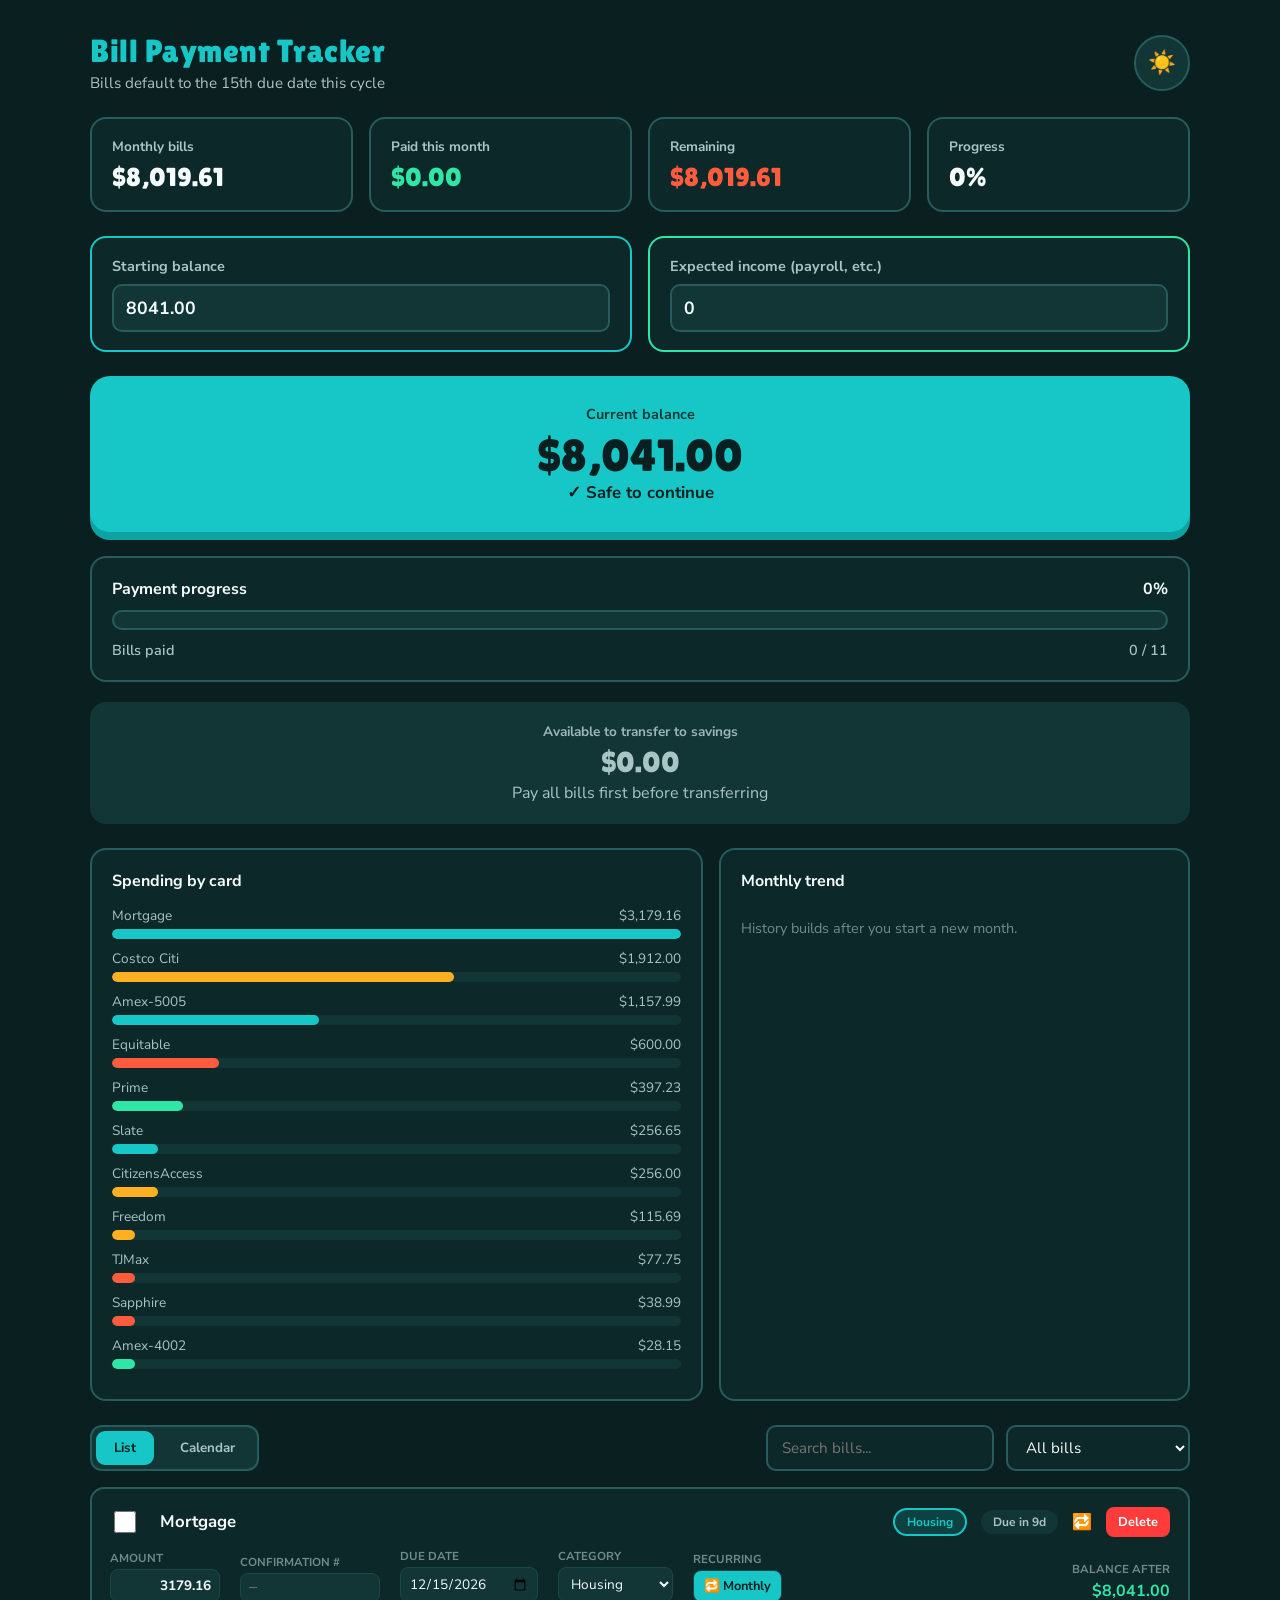
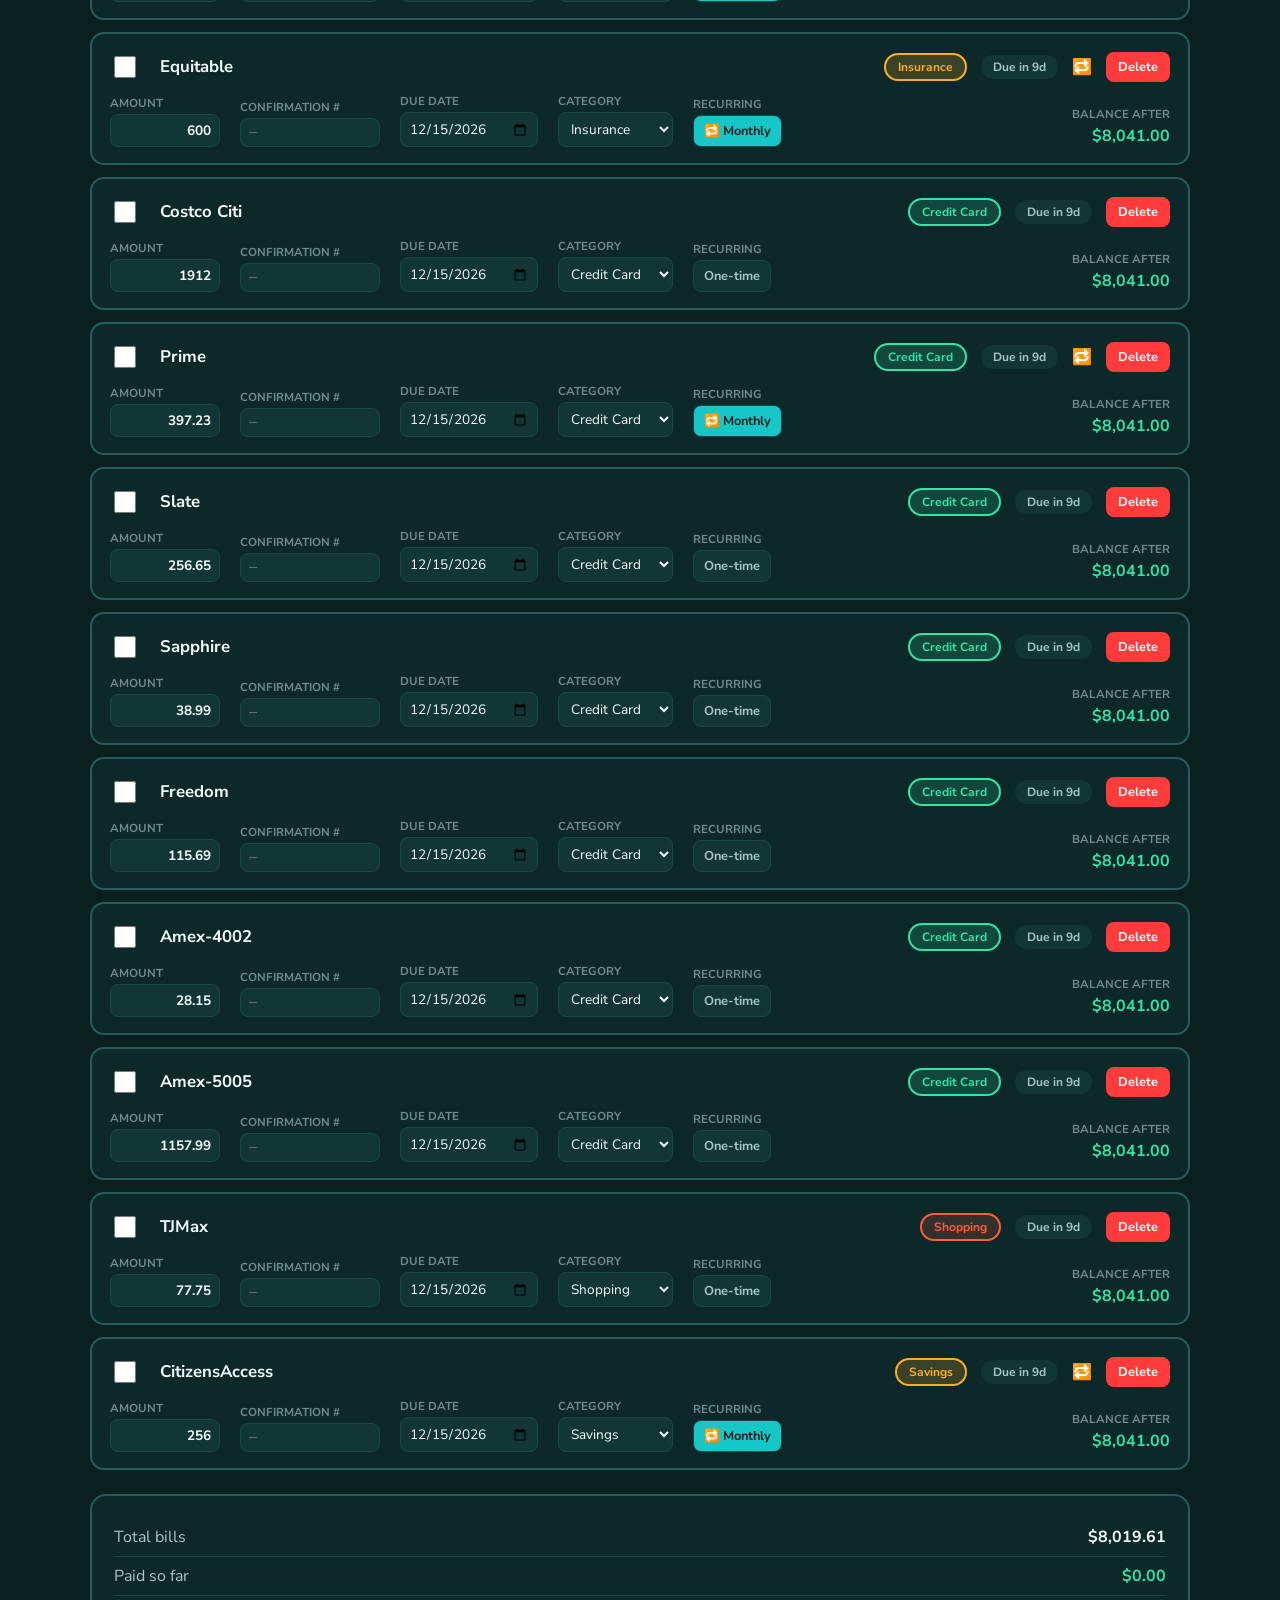
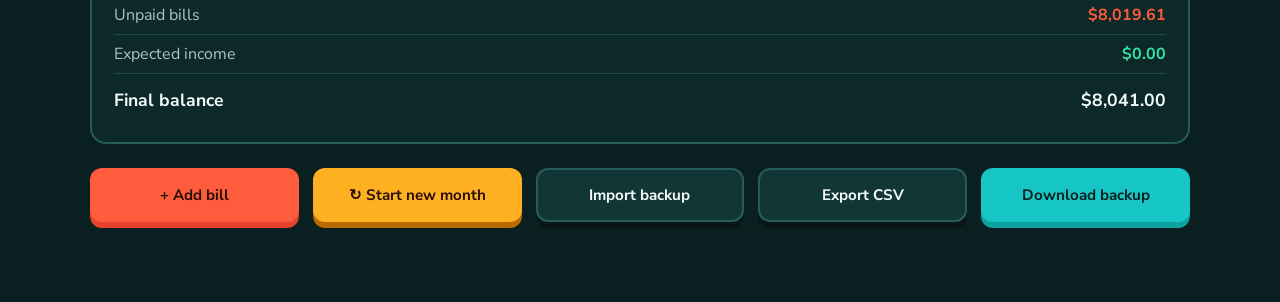
==== index.html @ 57615a8e "Redesign Bill Payment Tracker with Turbo Math visual language Recreates the design handoff as a plai" ====
<!DOCTYPE html>
<html lang="en">
<head>
<meta charset="UTF-8">
<meta name="viewport" content="width=device-width, initial-scale=1.0, viewport-fit=cover">
<title>Bill Payment Tracker</title>
<link rel="preconnect" href="https://fonts.googleapis.com">
<link rel="preconnect" href="https://fonts.gstatic.com" crossorigin>
<link href="https://fonts.googleapis.com/css2?family=Lilita+One&family=Nunito+Sans:wght@400;600;700;800&display=swap" rel="stylesheet">
<link rel="stylesheet" href="style.css">
</head>
<body>
<div class="page">
  <div class="wrap">
    <div class="header-row">
      <div>
        <div class="title">Bill Payment Tracker</div>
        <div class="subtitle" id="dueDateDescription"></div>
      </div>
      <button class="icon-btn" id="themeToggleBtn" onclick="toggleTheme()" title="Toggle theme">&#9728;&#65039;</button>
    </div>

    <div class="stats-grid">
      <div class="stat-card"><div class="stat-label">Monthly bills</div><div class="stat-value" id="statTotalBills">$0</div></div>
      <div class="stat-card"><div class="stat-label">Paid this month</div><div class="stat-value" id="statPaid" style="color:var(--success)">$0</div></div>
      <div class="stat-card"><div class="stat-label">Remaining</div><div class="stat-value" id="statRemaining" style="color:var(--accent)">$0</div></div>
      <div class="stat-card"><div class="stat-label">Progress</div><div class="stat-value" id="statProgress">0%</div></div>
    </div>

    <div class="inputs-grid">
      <div class="input-card balance">
        <label>Starting balance</label>
        <input type="number" step="0.01" id="startingBalance">
      </div>
      <div class="input-card income">
        <label>Expected income (payroll, etc.)</label>
        <input type="number" step="0.01" id="expectedIncome">
      </div>
    </div>

    <div class="balance-banner" id="balanceBanner">
      <div class="b-label">Current balance</div>
      <div class="b-amount" id="balanceAmount">$0.00</div>
      <div class="b-status" id="balanceStatus"></div>
    </div>

    <div class="progress-card">
      <div class="progress-head"><span>Payment progress</span><span id="progressPercentLabel">0%</span></div>
      <div class="progress-track"><div class="progress-fill" id="progressFill" style="width:0%"></div></div>
      <div class="progress-sub"><span>Bills paid</span><span id="progressCountLabel">0 / 0</span></div>
    </div>

    <div class="savings-banner" id="savingsBanner">
      <div class="s-label">Available to transfer to savings</div>
      <div class="s-amount" id="savingsAmount">$0.00</div>
      <div id="savingsNote"></div>
    </div>

    <div class="insights-row">
      <div class="insight-card">
        <div class="insight-title">Spending by card</div>
        <div id="spendingByCard"></div>
      </div>
      <div class="insight-card">
        <div class="insight-title">Monthly trend</div>
        <div id="monthlyTrend"></div>
      </div>
    </div>

    <div class="toolbar">
      <div class="segmented">
        <button id="viewListBtn" onclick="setView('list')">List</button>
        <button id="viewCalBtn" onclick="setView('calendar')">Calendar</button>
      </div>
      <div class="filters">
        <input type="text" id="searchBills" placeholder="Search bills...">
        <select id="filterStatus">
          <option value="all">All bills</option>
          <option value="unpaid">Unpaid</option>
          <option value="paid">Paid</option>
          <option value="overdue">Overdue</option>
          <option value="due-soon">Due soon (&le;3 days)</option>
        </select>
      </div>
    </div>

    <div class="bills-list" id="billsListView"></div>
    <div class="calendar-card" id="calendarView" style="display:none"></div>

    <div class="summary-card">
      <div class="summary-row"><span>Total bills</span><span id="sumTotalBills">$0.00</span></div>
      <div class="summary-row"><span>Paid so far</span><span id="sumTotalPaid" style="color:var(--success)">$0.00</span></div>
      <div class="summary-row"><span>Unpaid bills</span><span id="sumUnpaidBills" style="color:var(--accent)">$0.00</span></div>
      <div class="summary-row"><span>Expected income</span><span id="sumIncome" style="color:var(--success)">$0.00</span></div>
      <div class="summary-row final"><span>Final balance</span><span id="sumFinal">$0.00</span></div>
    </div>

    <div class="actions-grid">
      <button class="btn btn-accent" onclick="openAddModal()">+ Add bill</button>
      <button class="btn btn-reward" onclick="startNewMonthConfirm()">&#8635; Start new month</button>
      <button class="btn btn-ghost" onclick="document.getElementById('fileInput').click()">Import backup</button>
      <button class="btn btn-ghost" onclick="exportCSV()">Export CSV</button>
      <button class="btn btn-primary" onclick="downloadBackup()">Download backup</button>
    </div>
    <input type="file" id="fileInput" accept=".json" style="display:none" onchange="handleImportFile(event)">
  </div>
</div>

<div class="modal-overlay" id="addModalOverlay">
  <div class="modal-card add">
    <div class="modal-title">Add a bill</div>
    <label class="field-label2">Name</label>
    <input type="text" id="addName">
    <label class="field-label2">Amount</label>
    <input type="text" id="addAmount" placeholder="e.g. 120 or 100+20">
    <label class="field-label2">Category</label>
    <select id="addCategory"></select>
    <label class="field-label2">Due date</label>
    <input type="date" id="addDueDate">
    <label class="modal-checkbox-row"><input type="checkbox" id="addRecurring" style="width:18px;height:18px;margin:0;"> Repeats monthly</label>
    <div class="modal-btn-row">
      <button class="btn-cancel" onclick="closeAddModal()">Cancel</button>
      <button class="btn-add-submit" onclick="submitAddBill()">Add bill</button>
    </div>
  </div>
</div>

<div class="modal-overlay" id="confirmModalOverlay">
  <div class="modal-card confirm">
    <div class="modal-title" id="confirmTitle"></div>
    <div style="color:var(--text-secondary); margin-bottom:22px;" id="confirmMessage"></div>
    <div class="modal-btn-row">
      <button class="btn-cancel" onclick="closeConfirmModal()">Cancel</button>
      <button class="btn-confirm-danger" id="confirmActionBtn">Confirm</button>
    </div>
  </div>
</div>

<div class="stop-overlay" id="stopModalOverlay">
  <div class="stop-card">
    <div class="stop-icon">&#128721;</div>
    <div class="stop-title">Stop</div>
    <div class="stop-msg">You've reached your minimum balance.</div>
    <div class="stop-balance" id="stopBalance"></div>
    <button class="stop-btn" onclick="closeStopModal()">I understand</button>
  </div>
</div>

<div class="toast-stack" id="toastStack"></div>

<script src="app.js"></script>
</body>
</html>
---- style.css ----
:root {
  --font-display: 'Lilita One', cursive;
  --font-body: 'Nunito Sans', sans-serif;
}
* { box-sizing: border-box; }
body { margin:0; font-family: var(--font-body); background: var(--bg); color: var(--text-primary); transition: background .25s; }
.page { min-height:100vh; padding: 32px 24px 80px; }
.wrap { max-width:1100px; margin:0 auto; }

.header-row { display:flex; align-items:center; justify-content:space-between; flex-wrap:wrap; gap:16px; margin-bottom:24px; }
.title { font-family: var(--font-display); font-size:2rem; color: var(--primary); letter-spacing:.5px; }
.subtitle { font-size:.95rem; color: var(--text-secondary); margin-top:4px; }

.icon-btn { width:56px; height:56px; border-radius:50%; border:2px solid var(--border-strong); background: var(--surface2); color: var(--text-primary); font-size:1.4rem; cursor:pointer; display:flex; align-items:center; justify-content:center; transition: transform .15s; }
.icon-btn:hover { transform: scale(1.06); }

.stats-grid { display:grid; grid-template-columns:repeat(auto-fit,minmax(200px,1fr)); gap:16px; margin-bottom:24px; }
.stat-card { background: var(--surface1); border:2px solid var(--border-strong); border-radius:16px; padding:18px 20px; }
.stat-label { font-size:.85rem; color: var(--text-secondary); margin-bottom:6px; font-weight:700; }
.stat-value { font-family: var(--font-display); font-size:1.6rem; color: var(--text-primary); }

.inputs-grid { display:grid; grid-template-columns:1fr 1fr; gap:16px; margin-bottom:24px; }
.input-card { background: var(--surface1); border-radius:16px; padding:18px 20px; border:2px solid; }
.input-card.balance { border-color: var(--primary); }
.input-card.income { border-color: var(--success); }
.input-card label { display:block; font-weight:700; font-size:.9rem; color: var(--text-secondary); margin-bottom:8px; }
.input-card input { width:100%; padding:10px 12px; border:2px solid var(--border-strong); border-radius:10px; font-size:1.1rem; font-weight:700; background: var(--surface2); color: var(--text-primary); font-family: var(--font-body); }

.balance-banner { border-radius:20px; padding:28px; text-align:center; margin-bottom:24px; transition: background .2s; }
.balance-banner .b-label { font-size:.9rem; opacity:.85; margin-bottom:6px; font-weight:700; }
.balance-banner .b-amount { font-family: var(--font-display); font-size:2.8rem; }
.balance-banner .b-status { font-size:1.05rem; font-weight:700; }
.balance-banner.pulse { animation: pulseWarn 2s infinite; }

.progress-card { background: var(--surface1); border:2px solid var(--border-strong); border-radius:16px; padding:20px; margin-bottom:20px; }
.progress-head { display:flex; justify-content:space-between; font-weight:700; color: var(--text-primary); margin-bottom:10px; }
.progress-track { height:20px; background: var(--surface2); border-radius:999px; border:2px solid var(--border-strong); overflow:hidden; }
.progress-fill { height:100%; background: linear-gradient(90deg, var(--shadow-primary), var(--primary)); border-radius:999px; transition: width .4s; }
.progress-sub { display:flex; justify-content:space-between; margin-top:10px; color: var(--text-secondary); font-weight:600; font-size:.9rem; }

.savings-banner { border-radius:16px; padding:20px; margin-bottom:24px; text-align:center; transition: background .2s; }
.savings-banner .s-label { font-size:.85rem; opacity:.9; font-weight:700; margin-bottom:4px; }
.savings-banner .s-amount { font-family: var(--font-display); font-size:1.8rem; margin-bottom:4px; }

.insights-row { display:grid; grid-template-columns:1.3fr 1fr; gap:16px; margin-bottom:24px; }
.insight-card { background: var(--surface1); border:2px solid var(--border-strong); border-radius:16px; padding:20px; }
.insight-title { font-weight:700; color: var(--text-primary); margin-bottom:14px; }

.bar-row { margin-bottom:10px; }
.bar-row-head { display:flex; justify-content:space-between; font-size:.85rem; color: var(--text-secondary); margin-bottom:4px; }
.bar-track { height:10px; background: var(--surface2); border-radius:999px; overflow:hidden; }
.bar-fill { height:100%; border-radius:999px; }

.trend-chart { display:flex; align-items:flex-end; gap:10px; height:130px; }
.trend-col { flex:1; display:flex; flex-direction:column; align-items:center; justify-content:flex-end; height:100%; gap:4px; }
.trend-bar-outer { width:60%; border:2px solid var(--primary); border-radius:6px 6px 0 0; position:relative; background: var(--surface2); }
.trend-bar-inner { position:absolute; bottom:0; left:0; right:0; background: var(--success); border-radius:4px 4px 0 0; }
.trend-label { font-size:.75rem; color: var(--text-secondary); font-weight:600; }
.empty-note { color: var(--text-muted); font-size:.9rem; padding: 12px 0; }

.toolbar { display:flex; align-items:center; justify-content:space-between; flex-wrap:wrap; gap:12px; margin-bottom:16px; }
.segmented { display:flex; gap:8px; background: var(--surface2); padding:4px; border-radius:12px; border:2px solid var(--border-strong); }
.segmented button { padding:8px 18px; border:none; border-radius:9px; font-weight:700; cursor:pointer; font-family: var(--font-body); background:transparent; color: var(--text-secondary); }
.segmented button.active { background: var(--primary); color: var(--text-on-primary); }

.filters { display:flex; gap:12px; flex-wrap:wrap; flex:1; justify-content:flex-end; }
.filters input, .filters select { padding:10px 14px; border:2px solid var(--border-strong); border-radius:10px; font-size:.95rem; background: var(--surface1); color: var(--text-primary); font-family: var(--font-body); }
.filters input { min-width:180px; }
.filters select { cursor:pointer; }

.bills-list { display:flex; flex-direction:column; gap:12px; margin-bottom:24px; }
.bill-card { border-radius:14px; padding:16px 18px; border:2px solid; }
.bill-row1 { display:flex; align-items:center; gap:14px; flex-wrap:wrap; margin-bottom:10px; }
.bill-row1 input[type=checkbox] { width:22px; height:22px; cursor:pointer; accent-color: var(--primary); }
.bill-name-input { flex:1; min-width:140px; border:1px solid transparent; background:transparent; font-weight:700; font-size:1.05rem; color: var(--text-primary); padding:4px 6px; border-radius:6px; font-family: var(--font-body); }
.bill-name-input:hover, .bill-name-input:focus { border-color: var(--border-strong); outline:none; }
.badge { font-size:.75rem; font-weight:700; padding:4px 12px; border-radius:999px; white-space:nowrap; }
.delete-btn { margin-left:auto; background: var(--error); color:#fff; border:none; padding:6px 12px; border-radius:8px; font-weight:700; font-size:.8rem; cursor:pointer; font-family: var(--font-body); }

.bill-row2 { display:flex; gap:20px; flex-wrap:wrap; align-items:flex-end; }
.field-label { font-size:.72rem; color: var(--text-muted); font-weight:700; margin-bottom:3px; }
.field-box input, .field-box select { border:1px solid var(--border-subtle); background: var(--surface2); color: var(--text-primary); padding:6px 8px; border-radius:8px; font-size:.85rem; font-family: var(--font-body); }
.field-amount input { width:110px; font-weight:700; text-align:right; }
.field-conf input { width:140px; font-family:monospace; }
.recur-btn { padding:6px 10px; border-radius:8px; border:1px solid var(--border-subtle); font-size:.8rem; font-weight:700; cursor:pointer; font-family: var(--font-body); }
.running-box { margin-left:auto; text-align:right; }
.running-value { font-weight:700; }

.no-results { padding:40px; text-align:center; color: var(--text-muted); }

.calendar-card { background: var(--surface1); border:2px solid var(--border-strong); border-radius:16px; padding:20px; margin-bottom:24px; }
.cal-head { display:flex; align-items:center; justify-content:space-between; margin-bottom:16px; }
.cal-nav-btn { background: var(--surface2); border:none; color: var(--text-primary); width:36px; height:36px; border-radius:8px; cursor:pointer; font-weight:700; font-size:1rem; }
.cal-month-label { font-family: var(--font-display); font-size:1.3rem; color: var(--text-primary); }
.cal-weekdays, .cal-week { display:grid; grid-template-columns:repeat(7,1fr); gap:6px; margin-bottom:6px; }
.cal-weekday { text-align:center; font-size:.75rem; font-weight:700; color: var(--text-muted); }
.cal-day { min-height:78px; border-radius:10px; padding:6px; border:1px solid var(--border-subtle); }
.cal-day-num { font-size:.75rem; font-weight:700; margin-bottom:4px; }
.cal-chip { font-size:.68rem; font-weight:700; color:#fff; border-radius:5px; padding:2px 5px; margin-bottom:2px; overflow:hidden; text-overflow:ellipsis; white-space:nowrap; }

.summary-card { background: var(--surface1); border:2px solid var(--border-strong); border-radius:16px; padding:22px; margin-bottom:24px; }
.summary-row { display:flex; justify-content:space-between; padding:8px 0; border-bottom:1px solid var(--border-subtle); color: var(--text-secondary); }
.summary-row span:last-child { font-weight:700; color: var(--text-primary); }
.summary-row.final { border-bottom:none; padding-top:14px; font-weight:700; font-size:1.1rem; color: var(--text-primary); }

.actions-grid { display:grid; grid-template-columns:repeat(auto-fit,minmax(160px,1fr)); gap:14px; }
.btn { font-family: var(--font-body); font-weight:700; border:none; border-radius:12px; padding:15px 20px; font-size:.95rem; cursor:pointer; transition: transform .08s ease, box-shadow .08s ease; text-align:center; }
.btn:active { transform: translateY(6px); }
.btn-accent { background: var(--accent); color: var(--text-on-accent); box-shadow:0 6px 0 var(--shadow-accent); }
.btn-accent:active { box-shadow:0 0 0 var(--shadow-accent); }
.btn-reward { background: var(--amber); color: var(--text-on-accent); box-shadow:0 6px 0 var(--shadow-amber); }
.btn-reward:active { box-shadow:0 0 0 var(--shadow-amber); }
.btn-primary { background: var(--primary); color: var(--text-on-primary); box-shadow:0 6px 0 var(--shadow-primary); }
.btn-primary:active { box-shadow:0 0 0 var(--shadow-primary); }
.btn-ghost { background: var(--surface2); color: var(--text-primary); border:2px solid var(--border-strong); box-shadow:0 6px 0 var(--shadow-neutral); }
.btn-ghost:active { box-shadow:0 0 0 var(--shadow-neutral); }

.modal-overlay { position:fixed; inset:0; background:rgba(4,10,10,0.7); display:none; align-items:center; justify-content:center; z-index:600; }
.modal-overlay.show { display:flex; }
.modal-card { background: var(--surface1); border-radius:20px; padding:32px; width:400px; max-width:90vw; animation: modalIn .25s ease-out; }
.modal-card.add { border:3px solid var(--primary); }
.modal-card.confirm { border:3px solid var(--amber); width:380px; text-align:center; }
.modal-title { font-family: var(--font-display); font-size:1.4rem; color: var(--text-primary); margin-bottom:18px; }
.modal-card label.field-label2 { display:block; font-size:.8rem; font-weight:700; color: var(--text-secondary); margin-bottom:4px; }
.modal-card input, .modal-card select { width:100%; padding:10px; border:2px solid var(--border-strong); border-radius:8px; background: var(--surface2); color: var(--text-primary); margin-bottom:14px; font-family: var(--font-body); font-size:.95rem; }
.modal-checkbox-row { display:flex; align-items:center; gap:8px; font-size:.9rem; color: var(--text-primary); margin-bottom:20px; cursor:pointer; }
.modal-btn-row { display:flex; gap:12px; }
.modal-btn-row button { flex:1; padding:12px; border-radius:10px; font-weight:700; cursor:pointer; font-family: var(--font-body); font-size:.95rem; }
.btn-cancel { border:2px solid var(--border-strong); background:transparent; color: var(--text-primary); }
.btn-confirm-danger { border:none; background: var(--error); color:#fff; }
.btn-add-submit { border:none; background: var(--primary); color: var(--text-on-primary); }

.stop-overlay { position:fixed; inset:0; background:rgba(4,10,10,0.75); display:none; align-items:center; justify-content:center; z-index:700; }
.stop-overlay.show { display:flex; }
.stop-card { background: linear-gradient(160deg, var(--surface2), var(--surface1)); border:4px solid var(--error); border-radius:20px; padding:40px 44px; text-align:center; max-width:420px; box-shadow:0 0 40px rgba(255,59,59,0.35); animation: pulseWarn 2s infinite; }
.stop-icon { font-size:56px; margin-bottom:10px; }
.stop-title { font-family: var(--font-display); font-size:1.6rem; color: var(--error); margin-bottom:8px; }
.stop-msg { color: var(--text-primary); margin-bottom:6px; }
.stop-balance { font-family: var(--font-display); font-size:1.6rem; color: var(--text-primary); margin-bottom:22px; }
.stop-btn { padding:12px 28px; border-radius:999px; border:none; background: var(--text-primary); color: var(--bg); font-weight:700; cursor:pointer; font-family: var(--font-body); }

.toast-stack { position:fixed; bottom:20px; right:20px; z-index:800; display:flex; flex-direction:column; gap:10px; }
.toast { background: var(--surface2); color: var(--text-primary); border:2px solid var(--border-strong); padding:14px 20px; border-radius:10px; animation: toastIn .25s ease-out; box-shadow:0 6px 20px rgba(0,0,0,0.3); font-size:.9rem; }

@keyframes toastIn { from{ transform:translateX(120%); opacity:0;} to{ transform:translateX(0); opacity:1;} }
@keyframes modalIn { from{ transform:translateY(-30px); opacity:0;} to{ transform:translateY(0); opacity:1;} }
@keyframes pulseWarn { 0%,100%{ transform:scale(1);} 50%{ transform:scale(1.015);} }

@media (max-width:700px){
  .inputs-grid, .insights-row { grid-template-columns:1fr; }
  .balance-banner .b-amount { font-size:2.2rem; }
}
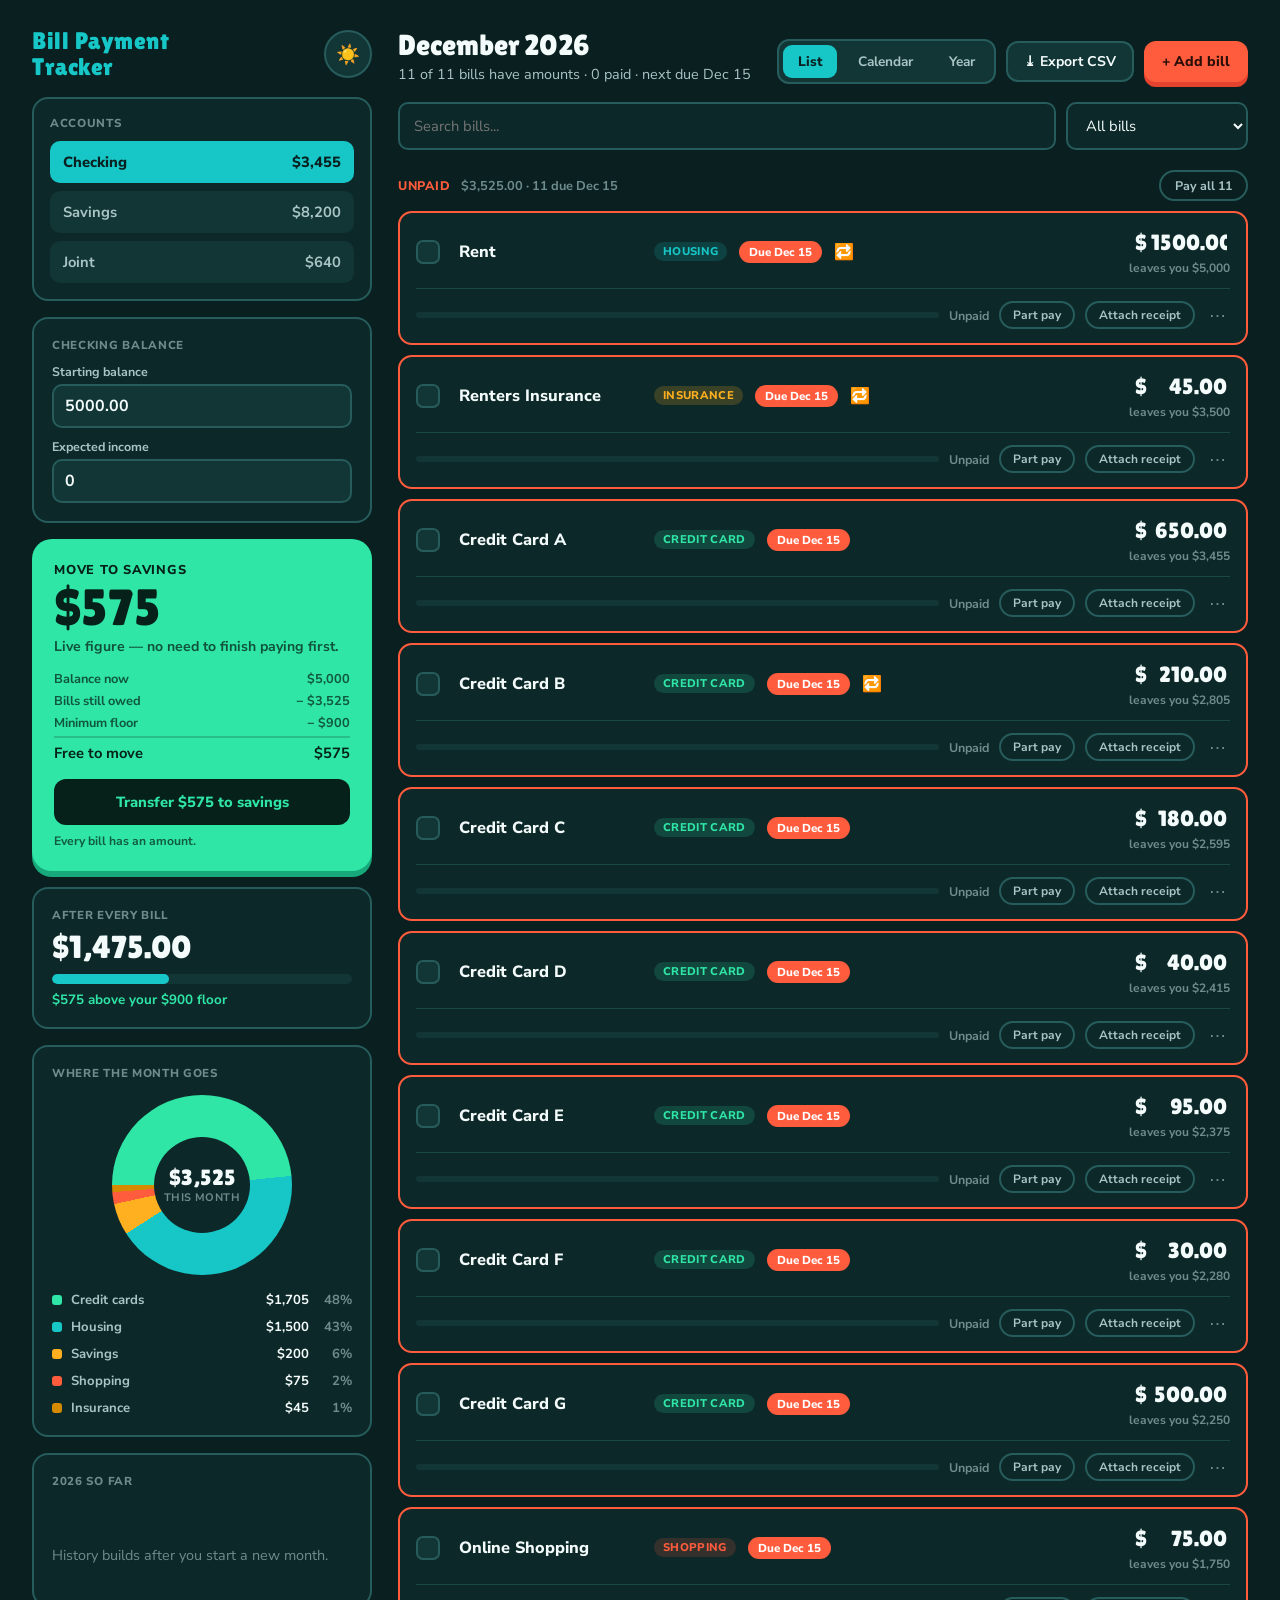
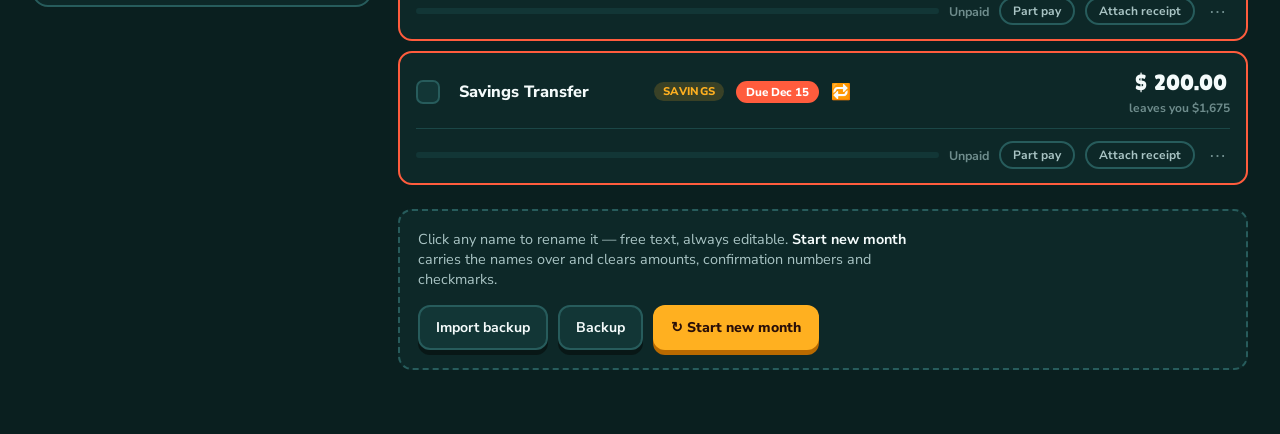
==== commit 6d99de7c: "Implement Cockpit redesign: continuous savings, null amounts, floor guard Rebuilds the dashboard as " ====
--- a/index.html
+++ b/index.html
@@ -11,68 +11,90 @@
 </head>
 <body>
 <div class="page">
-  <div class="wrap">
-    <div class="header-row">
-      <div>
-        <div class="title">Bill Payment Tracker</div>
-        <div class="subtitle" id="dueDateDescription"></div>
+  <div class="cockpit">
+
+    <div class="rail">
+      <div class="rail-head">
+        <div class="title">Bill Payment<br>Tracker</div>
+        <button class="icon-btn" id="themeToggleBtn" title="Toggle theme">&#9728;&#65039;</button>
       </div>
-      <button class="icon-btn" id="themeToggleBtn" onclick="toggleTheme()" title="Toggle theme">&#9728;&#65039;</button>
-    </div>
 
-    <div class="stats-grid">
-      <div class="stat-card"><div class="stat-label">Monthly bills</div><div class="stat-value" id="statTotalBills">$0</div></div>
-      <div class="stat-card"><div class="stat-label">Paid this month</div><div class="stat-value" id="statPaid" style="color:var(--success)">$0</div></div>
-      <div class="stat-card"><div class="stat-label">Remaining</div><div class="stat-value" id="statRemaining" style="color:var(--accent)">$0</div></div>
-      <div class="stat-card"><div class="stat-label">Progress</div><div class="stat-value" id="statProgress">0%</div></div>
-    </div>
+      <div class="rail-card accounts-card">
+        <div class="rail-card-label">Accounts</div>
+        <div class="accounts-list">
+          <div class="account-row active"><span>Checking</span><span>$3,455</span></div>
+          <div class="account-row"><span>Savings</span><span>$8,200</span></div>
+          <div class="account-row"><span>Joint</span><span>$640</span></div>
+        </div>
+      </div>
 
-    <div class="inputs-grid">
-      <div class="input-card balance">
-        <label>Starting balance</label>
-        <input type="number" step="0.01" id="startingBalance">
+      <div class="rail-card balance-inputs-card">
+        <div class="rail-card-label">Checking balance</div>
+        <label class="balance-input-label" for="startingBalance">Starting balance</label>
+        <input type="number" step="0.01" id="startingBalance" class="balance-input">
+        <label class="balance-input-label" for="expectedIncome">Expected income</label>
+        <input type="number" step="0.01" id="expectedIncome" class="balance-input">
       </div>
-      <div class="input-card income">
-        <label>Expected income (payroll, etc.)</label>
-        <input type="number" step="0.01" id="expectedIncome">
+
+      <div class="savings-card">
+        <div class="savings-card-label">Move to savings</div>
+        <div class="savings-figure" id="savingsFigure">$0</div>
+        <div class="savings-sub">Live figure — no need to finish paying first.</div>
+        <div class="savings-breakdown">
+          <div class="savings-breakdown-row"><span>Balance now</span><span id="savingsBalanceNow">$0</span></div>
+          <div class="savings-breakdown-row"><span>Bills still owed</span><span id="savingsOwed">− $0</span></div>
+          <div class="savings-breakdown-row"><span>Minimum floor</span><span id="savingsFloorLine">− $900</span></div>
+          <div class="savings-breakdown-row savings-breakdown-final"><span>Free to move</span><span id="savingsFreeToMove">$0</span></div>
+        </div>
+        <button class="transfer-btn" id="transferBtn" type="button">Transfer unavailable</button>
+        <div class="savings-footnote" id="savingsFootnote"></div>
+      </div>
+
+      <div class="rail-card projected-card">
+        <div class="rail-card-label">After every bill</div>
+        <div class="projected-figure" id="projectedFigure">$0.00</div>
+        <div class="projected-meter"><div class="projected-meter-fill" id="projectedMeterFill" style="width:0%"></div></div>
+        <div class="projected-note" id="projectedNote"></div>
+      </div>
+
+      <div class="rail-card pie-card">
+        <div class="rail-card-label">Where the month goes</div>
+        <div class="donut-wrap">
+          <div class="donut" id="donutGradient">
+            <div class="donut-hole">
+              <div class="donut-total" id="donutTotal">$0</div>
+              <div class="donut-total-label">this month</div>
+            </div>
+          </div>
+        </div>
+        <div class="donut-legend" id="donutLegend"></div>
+      </div>
+
+      <div class="rail-card year-card">
+        <div class="rail-card-label" id="yearStripLabel">This year</div>
+        <div class="year-strip" id="yearStripBars"></div>
+        <div class="year-caption" id="yearStripCaption"></div>
       </div>
     </div>
 
-    <div class="balance-banner" id="balanceBanner">
-      <div class="b-label">Current balance</div>
-      <div class="b-amount" id="balanceAmount">$0.00</div>
-      <div class="b-status" id="balanceStatus"></div>
-    </div>
+    <div class="main-col">
+      <div class="main-header">
+        <div>
+          <div class="month-label" id="monthLabel"></div>
+          <div class="header-note" id="headerNote"></div>
+        </div>
+        <div class="header-actions">
+          <div class="segmented">
+            <button id="viewListBtn" type="button">List</button>
+            <button id="viewCalBtn" type="button">Calendar</button>
+            <button id="viewYearBtn" type="button">Year</button>
+          </div>
+          <button class="btn-ghost-cockpit" id="exportCsvBtn" type="button">&#10515; Export CSV</button>
+          <button class="btn-add-bill" id="addBillBtn" type="button">+ Add bill</button>
+        </div>
+      </div>
 
-    <div class="progress-card">
-      <div class="progress-head"><span>Payment progress</span><span id="progressPercentLabel">0%</span></div>
-      <div class="progress-track"><div class="progress-fill" id="progressFill" style="width:0%"></div></div>
-      <div class="progress-sub"><span>Bills paid</span><span id="progressCountLabel">0 / 0</span></div>
-    </div>
-
-    <div class="savings-banner" id="savingsBanner">
-      <div class="s-label">Available to transfer to savings</div>
-      <div class="s-amount" id="savingsAmount">$0.00</div>
-      <div id="savingsNote"></div>
-    </div>
-
-    <div class="insights-row">
-      <div class="insight-card">
-        <div class="insight-title">Spending by card</div>
-        <div id="spendingByCard"></div>
-      </div>
-      <div class="insight-card">
-        <div class="insight-title">Monthly trend</div>
-        <div id="monthlyTrend"></div>
-      </div>
-    </div>
-
-    <div class="toolbar">
-      <div class="segmented">
-        <button id="viewListBtn" onclick="setView('list')">List</button>
-        <button id="viewCalBtn" onclick="setView('calendar')">Calendar</button>
-      </div>
-      <div class="filters">
+      <div class="filters-row">
         <input type="text" id="searchBills" placeholder="Search bills...">
         <select id="filterStatus">
           <option value="all">All bills</option>
@@ -80,48 +102,75 @@
           <option value="paid">Paid</option>
           <option value="overdue">Overdue</option>
           <option value="due-soon">Due soon (&le;3 days)</option>
+          <option value="no-amount">No amount yet</option>
         </select>
+      </div>
+
+      <div class="blocked-notice" id="blockedNotice" style="display:none">
+        <span class="blocked-icon">&#128721;</span>
+        <div class="blocked-body">
+          <div class="blocked-title">Stopped at your floor</div>
+          <div class="blocked-line" id="blockedLine"></div>
+        </div>
+        <button class="blocked-dismiss" id="dismissBlockedBtn" type="button">I understand</button>
+      </div>
+
+      <div id="unpaidSection" style="display:none">
+        <div class="group-head">
+          <div class="group-head-left">
+            <span class="group-title unpaid">Unpaid</span>
+            <span class="group-meta" id="unpaidMeta"></span>
+          </div>
+          <button class="pay-all-btn" id="payAllBtn" type="button"></button>
+        </div>
+        <div class="unpaid-list" id="unpaidListView"></div>
+      </div>
+
+      <div id="paidSection" style="display:none">
+        <div class="group-head">
+          <div class="group-head-left">
+            <span class="group-title paid">Paid</span>
+            <span class="group-meta" id="paidMeta"></span>
+          </div>
+        </div>
+        <div class="paid-list" id="paidListView"></div>
+      </div>
+
+      <div class="no-results" id="noResultsNote" style="display:none">No bills match your search.</div>
+
+      <div class="calendar-card" id="calendarView" style="display:none"></div>
+
+      <div class="footer-strip">
+        <div class="footer-copy">Click any name to rename it — free text, always editable. <strong>Start new month</strong> carries the names over and clears amounts, confirmation numbers and checkmarks.</div>
+        <div class="footer-actions">
+          <button class="btn-ghost-cockpit" id="importBackupBtn" type="button">Import backup</button>
+          <button class="btn-ghost-cockpit" id="downloadBackupBtn" type="button">Backup</button>
+          <button class="btn-start-month" id="startNewMonthBtn" type="button">&#8635; Start new month</button>
+        </div>
       </div>
     </div>
 
-    <div class="bills-list" id="billsListView"></div>
-    <div class="calendar-card" id="calendarView" style="display:none"></div>
-
-    <div class="summary-card">
-      <div class="summary-row"><span>Total bills</span><span id="sumTotalBills">$0.00</span></div>
-      <div class="summary-row"><span>Paid so far</span><span id="sumTotalPaid" style="color:var(--success)">$0.00</span></div>
-      <div class="summary-row"><span>Unpaid bills</span><span id="sumUnpaidBills" style="color:var(--accent)">$0.00</span></div>
-      <div class="summary-row"><span>Expected income</span><span id="sumIncome" style="color:var(--success)">$0.00</span></div>
-      <div class="summary-row final"><span>Final balance</span><span id="sumFinal">$0.00</span></div>
-    </div>
-
-    <div class="actions-grid">
-      <button class="btn btn-accent" onclick="openAddModal()">+ Add bill</button>
-      <button class="btn btn-reward" onclick="startNewMonthConfirm()">&#8635; Start new month</button>
-      <button class="btn btn-ghost" onclick="document.getElementById('fileInput').click()">Import backup</button>
-      <button class="btn btn-ghost" onclick="exportCSV()">Export CSV</button>
-      <button class="btn btn-primary" onclick="downloadBackup()">Download backup</button>
-    </div>
-    <input type="file" id="fileInput" accept=".json" style="display:none" onchange="handleImportFile(event)">
   </div>
 </div>
+<input type="file" id="fileInput" accept=".json" style="display:none">
 
 <div class="modal-overlay" id="addModalOverlay">
   <div class="modal-card add">
-    <div class="modal-title">Add a bill</div>
+    <div class="modal-title" id="addModalTitle">Add a bill</div>
     <label class="field-label2">Name</label>
     <input type="text" id="addName">
     <label class="field-label2">Amount</label>
-    <input type="text" id="addAmount" placeholder="e.g. 120 or 100+20">
+    <input type="text" id="addAmount" placeholder="e.g. 120 or 100+20 — leave blank for no amount yet">
     <label class="field-label2">Category</label>
     <select id="addCategory"></select>
     <label class="field-label2">Due date</label>
     <input type="date" id="addDueDate">
     <label class="modal-checkbox-row"><input type="checkbox" id="addRecurring" style="width:18px;height:18px;margin:0;"> Repeats monthly</label>
     <div class="modal-btn-row">
-      <button class="btn-cancel" onclick="closeAddModal()">Cancel</button>
-      <button class="btn-add-submit" onclick="submitAddBill()">Add bill</button>
+      <button class="btn-cancel" id="addModalCancelBtn" type="button">Cancel</button>
+      <button class="btn-add-submit" id="addModalSubmitBtn" type="button">Add bill</button>
     </div>
+    <button class="modal-delete-btn" id="addModalDeleteBtn" type="button" style="display:none">Delete this bill</button>
   </div>
 </div>
 
@@ -130,19 +179,9 @@
     <div class="modal-title" id="confirmTitle"></div>
     <div style="color:var(--text-secondary); margin-bottom:22px;" id="confirmMessage"></div>
     <div class="modal-btn-row">
-      <button class="btn-cancel" onclick="closeConfirmModal()">Cancel</button>
-      <button class="btn-confirm-danger" id="confirmActionBtn">Confirm</button>
+      <button class="btn-cancel" id="confirmCancelBtn" type="button">Cancel</button>
+      <button class="btn-confirm-danger" id="confirmActionBtn" type="button">Confirm</button>
     </div>
-  </div>
-</div>
-
-<div class="stop-overlay" id="stopModalOverlay">
-  <div class="stop-card">
-    <div class="stop-icon">&#128721;</div>
-    <div class="stop-title">Stop</div>
-    <div class="stop-msg">You've reached your minimum balance.</div>
-    <div class="stop-balance" id="stopBalance"></div>
-    <button class="stop-btn" onclick="closeStopModal()">I understand</button>
   </div>
 </div>
 
--- a/style.css
+++ b/style.css
@@ -4,89 +4,149 @@
 }
 * { box-sizing: border-box; }
 body { margin:0; font-family: var(--font-body); background: var(--bg); color: var(--text-primary); transition: background .25s; }
-.page { min-height:100vh; padding: 32px 24px 80px; }
-.wrap { max-width:1100px; margin:0 auto; }
+.page { min-height:100vh; padding: 28px 32px 64px; }
 
-.header-row { display:flex; align-items:center; justify-content:space-between; flex-wrap:wrap; gap:16px; margin-bottom:24px; }
-.title { font-family: var(--font-display); font-size:2rem; color: var(--primary); letter-spacing:.5px; }
-.subtitle { font-size:.95rem; color: var(--text-secondary); margin-top:4px; }
+.cockpit { max-width:1360px; margin:0 auto; display:grid; grid-template-columns:340px 1fr; gap:26px; align-items:start; }
+.rail { display:flex; flex-direction:column; gap:16px; }
 
-.icon-btn { width:56px; height:56px; border-radius:50%; border:2px solid var(--border-strong); background: var(--surface2); color: var(--text-primary); font-size:1.4rem; cursor:pointer; display:flex; align-items:center; justify-content:center; transition: transform .15s; }
+.rail-head { display:flex; align-items:center; justify-content:space-between; gap:12px; }
+.title { font-family: var(--font-display); font-size:1.5rem; color: var(--primary); letter-spacing:.5px; line-height:1.1; }
+
+.icon-btn { width:48px; height:48px; border-radius:50%; border:2px solid var(--border-strong); background: var(--surface2); color: var(--text-primary); font-size:1.2rem; cursor:pointer; display:flex; align-items:center; justify-content:center; transition: transform .15s; flex:none; }
 .icon-btn:hover { transform: scale(1.06); }
 
-.stats-grid { display:grid; grid-template-columns:repeat(auto-fit,minmax(200px,1fr)); gap:16px; margin-bottom:24px; }
-.stat-card { background: var(--surface1); border:2px solid var(--border-strong); border-radius:16px; padding:18px 20px; }
-.stat-label { font-size:.85rem; color: var(--text-secondary); margin-bottom:6px; font-weight:700; }
-.stat-value { font-family: var(--font-display); font-size:1.6rem; color: var(--text-primary); }
+.rail-card { background: var(--surface1); border:2px solid var(--border-strong); border-radius:16px; padding:18px; }
+.rail-card.accounts-card { padding:16px; }
+.rail-card-label { font-size:.72rem; font-weight:800; letter-spacing:.06em; color: var(--text-muted); text-transform:uppercase; }
+.accounts-card .rail-card-label { margin-bottom:10px; }
+.projected-card .rail-card-label { margin-bottom:6px; }
+.pie-card .rail-card-label { margin-bottom:14px; }
+.year-card .rail-card-label { margin-bottom:12px; }
 
-.inputs-grid { display:grid; grid-template-columns:1fr 1fr; gap:16px; margin-bottom:24px; }
-.input-card { background: var(--surface1); border-radius:16px; padding:18px 20px; border:2px solid; }
-.input-card.balance { border-color: var(--primary); }
-.input-card.income { border-color: var(--success); }
-.input-card label { display:block; font-weight:700; font-size:.9rem; color: var(--text-secondary); margin-bottom:8px; }
-.input-card input { width:100%; padding:10px 12px; border:2px solid var(--border-strong); border-radius:10px; font-size:1.1rem; font-weight:700; background: var(--surface2); color: var(--text-primary); font-family: var(--font-body); }
+.accounts-list { display:flex; flex-direction:column; gap:8px; }
+.account-row { display:flex; justify-content:space-between; align-items:center; border-radius:10px; padding:11px 13px; font-size:.92rem; background: var(--surface2); color: var(--text-secondary); font-weight:700; }
+.account-row.active { background: var(--primary); color: var(--text-on-primary); font-weight:800; }
 
-.balance-banner { border-radius:20px; padding:28px; text-align:center; margin-bottom:24px; transition: background .2s; }
-.balance-banner .b-label { font-size:.9rem; opacity:.85; margin-bottom:6px; font-weight:700; }
-.balance-banner .b-amount { font-family: var(--font-display); font-size:2.8rem; }
-.balance-banner .b-status { font-size:1.05rem; font-weight:700; }
-.balance-banner.pulse { animation: pulseWarn 2s infinite; }
+.balance-inputs-card .rail-card-label { margin-bottom:10px; }
+.balance-input-label { display:block; font-size:.78rem; font-weight:700; color: var(--text-secondary); margin-bottom:4px; margin-top:10px; }
+.balance-input-label:first-of-type { margin-top:0; }
+.balance-input { width:100%; padding:9px 11px; border:2px solid var(--border-strong); border-radius:10px; font-size:1rem; font-weight:700; background: var(--surface2); color: var(--text-primary); font-family: var(--font-body); }
 
-.progress-card { background: var(--surface1); border:2px solid var(--border-strong); border-radius:16px; padding:20px; margin-bottom:20px; }
-.progress-head { display:flex; justify-content:space-between; font-weight:700; color: var(--text-primary); margin-bottom:10px; }
-.progress-track { height:20px; background: var(--surface2); border-radius:999px; border:2px solid var(--border-strong); overflow:hidden; }
-.progress-fill { height:100%; background: linear-gradient(90deg, var(--shadow-primary), var(--primary)); border-radius:999px; transition: width .4s; }
-.progress-sub { display:flex; justify-content:space-between; margin-top:10px; color: var(--text-secondary); font-weight:600; font-size:.9rem; }
+.savings-card { background: var(--success); border-radius:20px; padding:22px; box-shadow:0 6px 0 var(--shadow-success); }
+.savings-card-label { font-size:.8rem; font-weight:800; letter-spacing:.06em; color: var(--ink); text-transform:uppercase; }
+.savings-figure { font-family: var(--font-display); font-size:3.2rem; color: var(--ink); line-height:1.05; margin:2px 0; }
+.savings-sub { font-size:.88rem; font-weight:700; color: var(--ink); opacity:.75; line-height:1.4; }
+.savings-breakdown { display:flex; flex-direction:column; gap:4px; margin-top:14px; font-size:.8rem; color: var(--ink); font-weight:700; }
+.savings-breakdown-row { display:flex; justify-content:space-between; opacity:.72; }
+.savings-breakdown-row.savings-breakdown-final { opacity:1; border-top:2px solid rgba(6,33,25,0.2); padding-top:5px; font-size:.92rem; }
+.transfer-btn { width:100%; margin-top:16px; border:none; border-radius:12px; padding:13px; font-weight:800; font-size:.92rem; cursor:pointer; font-family: var(--font-body); }
+.transfer-btn:disabled { cursor:not-allowed; }
+.savings-footnote { font-size:.76rem; color: var(--ink); opacity:.7; margin-top:8px; font-weight:700; }
 
-.savings-banner { border-radius:16px; padding:20px; margin-bottom:24px; text-align:center; transition: background .2s; }
-.savings-banner .s-label { font-size:.85rem; opacity:.9; font-weight:700; margin-bottom:4px; }
-.savings-banner .s-amount { font-family: var(--font-display); font-size:1.8rem; margin-bottom:4px; }
+.projected-figure { font-family: var(--font-display); font-size:2rem; color: var(--text-primary); line-height:1.1; }
+.projected-meter { height:10px; background: var(--surface2); border-radius:999px; overflow:hidden; margin:10px 0 6px; }
+.projected-meter-fill { height:100%; background: var(--primary); border-radius:999px; transition: width .4s; }
+.projected-note { font-size:.84rem; font-weight:700; color: var(--success); }
 
-.insights-row { display:grid; grid-template-columns:1.3fr 1fr; gap:16px; margin-bottom:24px; }
-.insight-card { background: var(--surface1); border:2px solid var(--border-strong); border-radius:16px; padding:20px; }
-.insight-title { font-weight:700; color: var(--text-primary); margin-bottom:14px; }
+.donut-wrap { display:flex; justify-content:center; margin-bottom:16px; }
+.donut { width:180px; height:180px; border-radius:50%; position:relative; }
+.donut-hole { position:absolute; inset:42px; border-radius:50%; background: var(--surface1); display:flex; flex-direction:column; align-items:center; justify-content:center; }
+.donut-total { font-family: var(--font-display); font-size:1.35rem; color: var(--text-primary); line-height:1.1; }
+.donut-total-label { font-size:.68rem; font-weight:700; letter-spacing:.04em; color: var(--text-muted); text-transform:uppercase; }
+.donut-legend { display:flex; flex-direction:column; gap:9px; }
+.donut-legend-row { display:flex; align-items:center; gap:9px; font-size:.82rem; font-weight:700; color: var(--text-secondary); }
+.donut-swatch { width:10px; height:10px; border-radius:3px; flex:none; }
+.donut-legend-name { flex:1; white-space:nowrap; overflow:hidden; text-overflow:ellipsis; }
+.donut-legend-amt { color: var(--text-primary); }
+.donut-legend-pct { width:34px; text-align:right; color: var(--text-muted); }
 
-.bar-row { margin-bottom:10px; }
-.bar-row-head { display:flex; justify-content:space-between; font-size:.85rem; color: var(--text-secondary); margin-bottom:4px; }
-.bar-track { height:10px; background: var(--surface2); border-radius:999px; overflow:hidden; }
-.bar-fill { height:100%; border-radius:999px; }
+.year-strip { display:flex; align-items:flex-end; gap:5px; height:76px; }
+.year-col { flex:1; display:flex; flex-direction:column; align-items:center; justify-content:flex-end; height:100%; gap:4px; }
+.year-bar { width:100%; border-radius:4px 4px 0 0; }
+.year-bar-label { font-size:.62rem; color: var(--text-muted); font-weight:700; }
+.year-caption { font-size:.78rem; color: var(--text-muted); margin-top:10px; }
 
-.trend-chart { display:flex; align-items:flex-end; gap:10px; height:130px; }
-.trend-col { flex:1; display:flex; flex-direction:column; align-items:center; justify-content:flex-end; height:100%; gap:4px; }
-.trend-bar-outer { width:60%; border:2px solid var(--primary); border-radius:6px 6px 0 0; position:relative; background: var(--surface2); }
-.trend-bar-inner { position:absolute; bottom:0; left:0; right:0; background: var(--success); border-radius:4px 4px 0 0; }
-.trend-label { font-size:.75rem; color: var(--text-secondary); font-weight:600; }
 .empty-note { color: var(--text-muted); font-size:.9rem; padding: 12px 0; }
+.no-results { padding:40px; text-align:center; color: var(--text-muted); }
 
-.toolbar { display:flex; align-items:center; justify-content:space-between; flex-wrap:wrap; gap:12px; margin-bottom:16px; }
-.segmented { display:flex; gap:8px; background: var(--surface2); padding:4px; border-radius:12px; border:2px solid var(--border-strong); }
-.segmented button { padding:8px 18px; border:none; border-radius:9px; font-weight:700; cursor:pointer; font-family: var(--font-body); background:transparent; color: var(--text-secondary); }
-.segmented button.active { background: var(--primary); color: var(--text-on-primary); }
+.main-header { display:flex; align-items:flex-end; justify-content:space-between; gap:16px; margin-bottom:18px; flex-wrap:wrap; }
+.month-label { font-family: var(--font-display); font-size:1.8rem; color: var(--text-primary); }
+.header-note { font-size:.9rem; color: var(--text-secondary); margin-top:3px; }
+.header-actions { display:flex; gap:10px; align-items:center; flex-wrap:wrap; }
 
-.filters { display:flex; gap:12px; flex-wrap:wrap; flex:1; justify-content:flex-end; }
-.filters input, .filters select { padding:10px 14px; border:2px solid var(--border-strong); border-radius:10px; font-size:.95rem; background: var(--surface1); color: var(--text-primary); font-family: var(--font-body); }
-.filters input { min-width:180px; }
-.filters select { cursor:pointer; }
+.segmented { display:flex; gap:6px; background: var(--surface2); padding:4px; border-radius:12px; border:2px solid var(--border-strong); }
+.segmented button { padding:7px 15px; border:none; border-radius:9px; font-weight:700; font-size:.85rem; cursor:pointer; font-family: var(--font-body); background:transparent; color: var(--text-secondary); }
+.segmented button.active { background: var(--primary); color: var(--text-on-primary); font-weight:800; }
 
-.bills-list { display:flex; flex-direction:column; gap:12px; margin-bottom:24px; }
-.bill-card { border-radius:14px; padding:16px 18px; border:2px solid; }
-.bill-row1 { display:flex; align-items:center; gap:14px; flex-wrap:wrap; margin-bottom:10px; }
-.bill-row1 input[type=checkbox] { width:22px; height:22px; cursor:pointer; accent-color: var(--primary); }
-.bill-name-input { flex:1; min-width:140px; border:1px solid transparent; background:transparent; font-weight:700; font-size:1.05rem; color: var(--text-primary); padding:4px 6px; border-radius:6px; font-family: var(--font-body); }
-.bill-name-input:hover, .bill-name-input:focus { border-color: var(--border-strong); outline:none; }
-.badge { font-size:.75rem; font-weight:700; padding:4px 12px; border-radius:999px; white-space:nowrap; }
-.delete-btn { margin-left:auto; background: var(--error); color:#fff; border:none; padding:6px 12px; border-radius:8px; font-weight:700; font-size:.8rem; cursor:pointer; font-family: var(--font-body); }
+.btn-ghost-cockpit { background: var(--surface2); color: var(--text-primary); border:2px solid var(--border-strong); border-radius:12px; padding:9px 16px; font-weight:700; font-size:.88rem; cursor:pointer; font-family: var(--font-body); white-space:nowrap; }
+.btn-add-bill { background: var(--accent); color: var(--text-on-accent); border:none; border-radius:12px; padding:11px 18px; font-weight:800; font-size:.88rem; cursor:pointer; box-shadow:0 5px 0 var(--shadow-accent); font-family: var(--font-body); transition: transform .08s ease, box-shadow .08s ease; }
+.btn-add-bill:active { transform: translateY(5px); box-shadow:0 0 0 var(--shadow-accent); }
 
-.bill-row2 { display:flex; gap:20px; flex-wrap:wrap; align-items:flex-end; }
-.field-label { font-size:.72rem; color: var(--text-muted); font-weight:700; margin-bottom:3px; }
-.field-box input, .field-box select { border:1px solid var(--border-subtle); background: var(--surface2); color: var(--text-primary); padding:6px 8px; border-radius:8px; font-size:.85rem; font-family: var(--font-body); }
-.field-amount input { width:110px; font-weight:700; text-align:right; }
-.field-conf input { width:140px; font-family:monospace; }
-.recur-btn { padding:6px 10px; border-radius:8px; border:1px solid var(--border-subtle); font-size:.8rem; font-weight:700; cursor:pointer; font-family: var(--font-body); }
-.running-box { margin-left:auto; text-align:right; }
-.running-value { font-weight:700; }
+.filters-row { display:flex; gap:10px; margin-bottom:20px; flex-wrap:wrap; }
+.filters-row input { flex:1; min-width:180px; padding:11px 14px; border:2px solid var(--border-strong); border-radius:10px; font-size:.92rem; background: var(--surface1); color: var(--text-primary); font-family: var(--font-body); }
+.filters-row select { padding:11px 14px; border:2px solid var(--border-strong); border-radius:10px; font-size:.92rem; background: var(--surface1); color: var(--text-primary); font-family: var(--font-body); cursor:pointer; }
 
-.no-results { padding:40px; text-align:center; color: var(--text-muted); }
+.blocked-notice { display:flex; align-items:center; gap:14px; background: var(--surface1); border:2px solid var(--error); border-radius:14px; padding:14px 18px; margin-bottom:18px; }
+.blocked-icon { font-size:1.5rem; }
+.blocked-body { flex:1; }
+.blocked-title { font-family: var(--font-display); font-size:1.1rem; color: var(--error); }
+.blocked-line { font-size:.88rem; color: var(--text-primary); }
+.blocked-dismiss { background: var(--text-primary); color: var(--bg); border:none; border-radius:999px; padding:9px 20px; font-weight:800; font-size:.85rem; cursor:pointer; font-family: var(--font-body); white-space:nowrap; }
+
+.group-head { display:flex; align-items:center; justify-content:space-between; margin-bottom:10px; gap:10px; flex-wrap:wrap; }
+.group-head-left { display:flex; align-items:center; gap:10px; }
+.group-title { font-size:.78rem; font-weight:800; letter-spacing:.06em; text-transform:uppercase; }
+.group-title.unpaid { color: var(--accent); }
+.group-title.paid { color: var(--success); }
+.group-meta { font-size:.8rem; color: var(--text-muted); font-weight:700; }
+.pay-all-btn { background:transparent; border:2px solid var(--border-strong); color: var(--text-secondary); border-radius:999px; padding:5px 14px; font-size:.78rem; font-weight:700; cursor:pointer; font-family: var(--font-body); white-space:nowrap; }
+
+.unpaid-list { display:flex; flex-direction:column; gap:10px; margin-bottom:24px; }
+.bill-row { background: var(--surface1); border-radius:14px; padding:14px 16px; }
+.bill-row-top { display:flex; align-items:center; gap:12px; flex-wrap:wrap; }
+
+.unpaid-check-wrap { position:relative; display:inline-flex; width:24px; height:24px; flex:none; cursor:pointer; }
+.unpaid-check-wrap input { position:absolute; inset:0; opacity:0; margin:0; cursor:pointer; }
+.unpaid-check-box { width:24px; height:24px; border-radius:7px; border:2px solid var(--border-strong); background: var(--surface2); pointer-events:none; transition: border-color .15s, background .15s; display:block; }
+.unpaid-check-wrap:hover .unpaid-check-box { border-color: var(--success); background: rgba(47,230,167,0.15); }
+
+.row-name-input { width:190px; font-weight:800; font-size:1.02rem; color: var(--text-primary); background:transparent; border:1px solid transparent; border-radius:6px; padding:4px 6px; font-family: var(--font-body); }
+.row-name-input::placeholder { color: var(--text-muted); }
+.row-name-input:hover { border-color: var(--border-strong); }
+.row-name-input:focus { border-color: var(--primary); background: var(--surface2); outline:none; }
+
+.pill { font-size:.7rem; font-weight:800; letter-spacing:.03em; text-transform:uppercase; padding:2px 9px; border-radius:999px; white-space:nowrap; }
+.due-pill { font-size:.72rem; font-weight:800; padding:3px 10px; border-radius:999px; white-space:nowrap; }
+
+.row-right { margin-left:auto; text-align:right; }
+.row-amount-wrap { display:flex; align-items:baseline; justify-content:flex-end; gap:1px; }
+.row-amount-prefix { font-family: var(--font-display); font-size:1.35rem; }
+.row-amount-input { font-family: var(--font-display); font-size:1.35rem; background:transparent; border:1px solid transparent; border-radius:6px; text-align:right; width:82px; padding:2px 2px; }
+.row-amount-input:hover { border-color: var(--border-strong); }
+.row-amount-input:focus { border-color: var(--primary); background: var(--surface2); outline:none; }
+.row-amount-input::placeholder { font-family: var(--font-body); font-size:.85rem; }
+.row-run-label { font-size:.75rem; font-weight:700; margin-top:2px; }
+
+.bill-row-bottom { display:flex; align-items:center; gap:10px; margin-top:12px; padding-top:12px; border-top:1px solid var(--border-subtle); flex-wrap:wrap; }
+.row-progress-track { flex:1; height:6px; background: var(--surface2); border-radius:999px; min-width:40px; }
+.row-tag { font-size:.78rem; font-weight:700; color: var(--text-muted); white-space:nowrap; }
+.ghost-pill { background:transparent; border:2px solid var(--border-strong); color: var(--text-secondary); border-radius:999px; padding:4px 12px; font-size:.75rem; font-weight:700; cursor:pointer; font-family: var(--font-body); white-space:nowrap; }
+.filled-pill { background: var(--primary); color: var(--text-on-primary); border:none; border-radius:999px; padding:5px 14px; font-size:.75rem; font-weight:800; cursor:pointer; font-family: var(--font-body); white-space:nowrap; }
+.more-btn { background:transparent; border:none; color: var(--text-muted); font-size:1.05rem; cursor:pointer; padding:0 4px; font-family: var(--font-body); }
+
+.paid-list { display:flex; flex-direction:column; gap:8px; margin-bottom:24px; }
+.paid-row { display:grid; grid-template-columns:24px 1.5fr 130px 1fr; align-items:center; gap:14px; background: var(--paid-surface); border:2px solid var(--border-subtle); border-radius:14px; padding:12px 16px; opacity:.82; }
+.paid-check-wrap { position:relative; display:inline-flex; width:22px; height:22px; cursor:pointer; }
+.paid-check-wrap input { position:absolute; inset:0; opacity:0; margin:0; cursor:pointer; }
+.paid-check-box { width:22px; height:22px; border-radius:6px; background: var(--success); color: var(--ink); font-weight:800; font-size:.85rem; display:flex; align-items:center; justify-content:center; pointer-events:none; }
+.paid-name-row { display:flex; align-items:center; gap:10px; }
+.paid-name-input { width:170px; font-weight:700; font-size:.98rem; color: var(--text-secondary); background:transparent; border:1px solid transparent; border-radius:6px; padding:3px 6px; font-family: var(--font-body); }
+.paid-name-input:hover { border-color: var(--border-strong); }
+.paid-name-input:focus { border-color: var(--primary); background: var(--surface2); outline:none; color: var(--text-primary); }
+.paid-amount { font-family: var(--font-display); font-size:1.05rem; color: var(--text-secondary); text-align:right; }
+.paid-conf-input { font-size:.8rem; color: var(--text-muted); text-align:right; background:transparent; border:1px solid transparent; border-radius:6px; padding:3px 6px; font-family:monospace; width:100%; }
+.paid-conf-input:hover { border-color: var(--border-strong); }
+.paid-conf-input:focus { border-color: var(--primary); background: var(--surface2); outline:none; color: var(--text-primary); }
 
 .calendar-card { background: var(--surface1); border:2px solid var(--border-strong); border-radius:16px; padding:20px; margin-bottom:24px; }
 .cal-head { display:flex; align-items:center; justify-content:space-between; margin-bottom:16px; }
@@ -98,22 +158,14 @@
 .cal-day-num { font-size:.75rem; font-weight:700; margin-bottom:4px; }
 .cal-chip { font-size:.68rem; font-weight:700; color:#fff; border-radius:5px; padding:2px 5px; margin-bottom:2px; overflow:hidden; text-overflow:ellipsis; white-space:nowrap; }
 
-.summary-card { background: var(--surface1); border:2px solid var(--border-strong); border-radius:16px; padding:22px; margin-bottom:24px; }
-.summary-row { display:flex; justify-content:space-between; padding:8px 0; border-bottom:1px solid var(--border-subtle); color: var(--text-secondary); }
-.summary-row span:last-child { font-weight:700; color: var(--text-primary); }
-.summary-row.final { border-bottom:none; padding-top:14px; font-weight:700; font-size:1.1rem; color: var(--text-primary); }
-
-.actions-grid { display:grid; grid-template-columns:repeat(auto-fit,minmax(160px,1fr)); gap:14px; }
-.btn { font-family: var(--font-body); font-weight:700; border:none; border-radius:12px; padding:15px 20px; font-size:.95rem; cursor:pointer; transition: transform .08s ease, box-shadow .08s ease; text-align:center; }
-.btn:active { transform: translateY(6px); }
-.btn-accent { background: var(--accent); color: var(--text-on-accent); box-shadow:0 6px 0 var(--shadow-accent); }
-.btn-accent:active { box-shadow:0 0 0 var(--shadow-accent); }
-.btn-reward { background: var(--amber); color: var(--text-on-accent); box-shadow:0 6px 0 var(--shadow-amber); }
-.btn-reward:active { box-shadow:0 0 0 var(--shadow-amber); }
-.btn-primary { background: var(--primary); color: var(--text-on-primary); box-shadow:0 6px 0 var(--shadow-primary); }
-.btn-primary:active { box-shadow:0 0 0 var(--shadow-primary); }
-.btn-ghost { background: var(--surface2); color: var(--text-primary); border:2px solid var(--border-strong); box-shadow:0 6px 0 var(--shadow-neutral); }
-.btn-ghost:active { box-shadow:0 0 0 var(--shadow-neutral); }
+.footer-strip { display:flex; align-items:center; justify-content:space-between; gap:16px; background: var(--surface1); border:2px dashed var(--border-strong); border-radius:14px; padding:18px; flex-wrap:wrap; }
+.footer-copy { font-size:.9rem; color: var(--text-secondary); max-width:520px; }
+.footer-copy strong { color: var(--text-primary); font-weight:700; }
+.footer-actions { display:flex; gap:10px; flex-wrap:wrap; }
+.btn-start-month { background: var(--amber); color: var(--text-on-accent); border:none; border-radius:12px; padding:11px 18px; font-weight:800; font-size:.88rem; cursor:pointer; box-shadow:0 5px 0 var(--shadow-amber); font-family: var(--font-body); transition: transform .08s ease, box-shadow .08s ease; }
+.btn-start-month:active { transform: translateY(5px); box-shadow:0 0 0 var(--shadow-amber); }
+.footer-actions .btn-ghost-cockpit { box-shadow:0 5px 0 var(--shadow-neutral); padding:11px 16px; transition: transform .08s ease, box-shadow .08s ease; }
+.footer-actions .btn-ghost-cockpit:active { transform: translateY(5px); box-shadow:0 0 0 var(--shadow-neutral); }
 
 .modal-overlay { position:fixed; inset:0; background:rgba(4,10,10,0.7); display:none; align-items:center; justify-content:center; z-index:600; }
 .modal-overlay.show { display:flex; }
@@ -129,24 +181,17 @@
 .btn-cancel { border:2px solid var(--border-strong); background:transparent; color: var(--text-primary); }
 .btn-confirm-danger { border:none; background: var(--error); color:#fff; }
 .btn-add-submit { border:none; background: var(--primary); color: var(--text-on-primary); }
-
-.stop-overlay { position:fixed; inset:0; background:rgba(4,10,10,0.75); display:none; align-items:center; justify-content:center; z-index:700; }
-.stop-overlay.show { display:flex; }
-.stop-card { background: linear-gradient(160deg, var(--surface2), var(--surface1)); border:4px solid var(--error); border-radius:20px; padding:40px 44px; text-align:center; max-width:420px; box-shadow:0 0 40px rgba(255,59,59,0.35); animation: pulseWarn 2s infinite; }
-.stop-icon { font-size:56px; margin-bottom:10px; }
-.stop-title { font-family: var(--font-display); font-size:1.6rem; color: var(--error); margin-bottom:8px; }
-.stop-msg { color: var(--text-primary); margin-bottom:6px; }
-.stop-balance { font-family: var(--font-display); font-size:1.6rem; color: var(--text-primary); margin-bottom:22px; }
-.stop-btn { padding:12px 28px; border-radius:999px; border:none; background: var(--text-primary); color: var(--bg); font-weight:700; cursor:pointer; font-family: var(--font-body); }
+.modal-delete-btn { width:100%; margin-top:12px; padding:12px; border-radius:10px; border:none; background: var(--error); color:#fff; font-weight:700; cursor:pointer; font-family: var(--font-body); font-size:.9rem; }
 
 .toast-stack { position:fixed; bottom:20px; right:20px; z-index:800; display:flex; flex-direction:column; gap:10px; }
 .toast { background: var(--surface2); color: var(--text-primary); border:2px solid var(--border-strong); padding:14px 20px; border-radius:10px; animation: toastIn .25s ease-out; box-shadow:0 6px 20px rgba(0,0,0,0.3); font-size:.9rem; }
 
 @keyframes toastIn { from{ transform:translateX(120%); opacity:0;} to{ transform:translateX(0); opacity:1;} }
 @keyframes modalIn { from{ transform:translateY(-30px); opacity:0;} to{ transform:translateY(0); opacity:1;} }
-@keyframes pulseWarn { 0%,100%{ transform:scale(1);} 50%{ transform:scale(1.015);} }
 
-@media (max-width:700px){
-  .inputs-grid, .insights-row { grid-template-columns:1fr; }
-  .balance-banner .b-amount { font-size:2.2rem; }
+@media (max-width:900px){
+  .cockpit { grid-template-columns:1fr; }
+  .rail { order:2; }
+  .main-col { order:1; }
+  .savings-figure { font-size:2.4rem; }
 }
